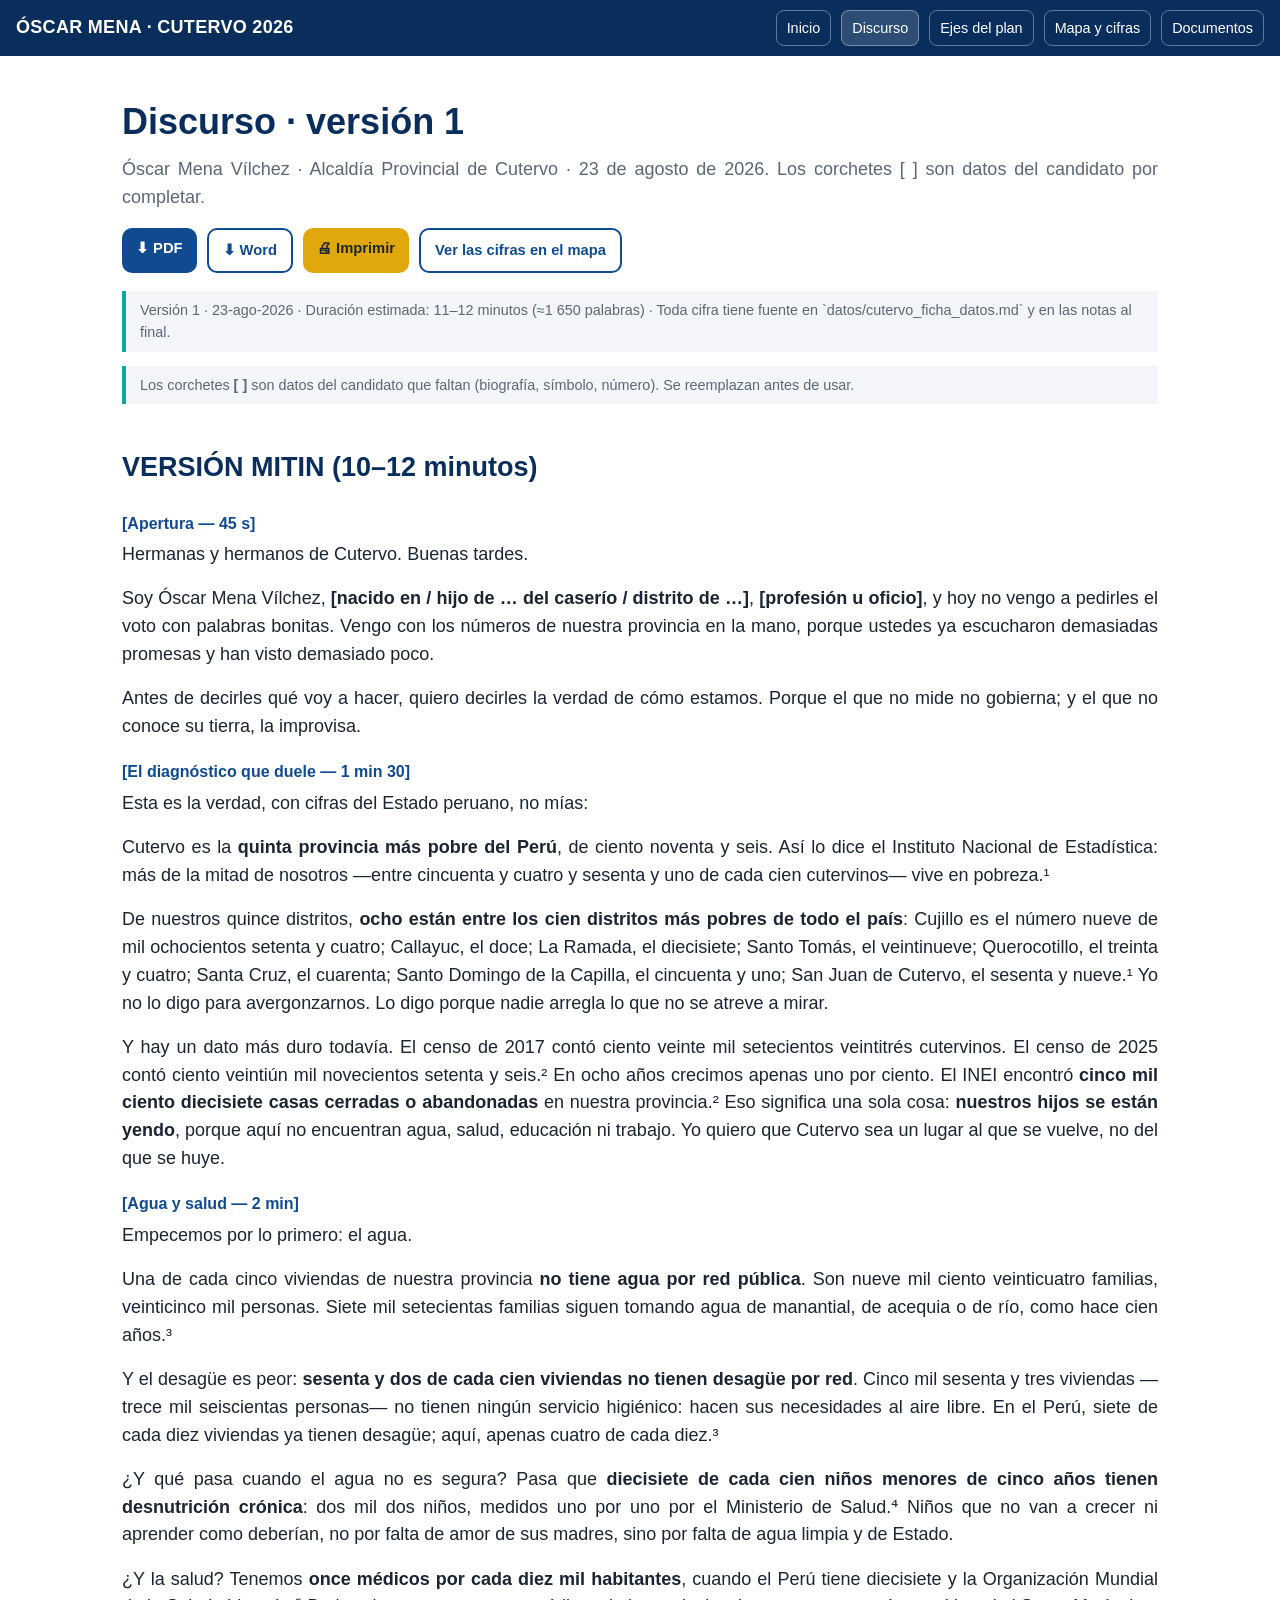
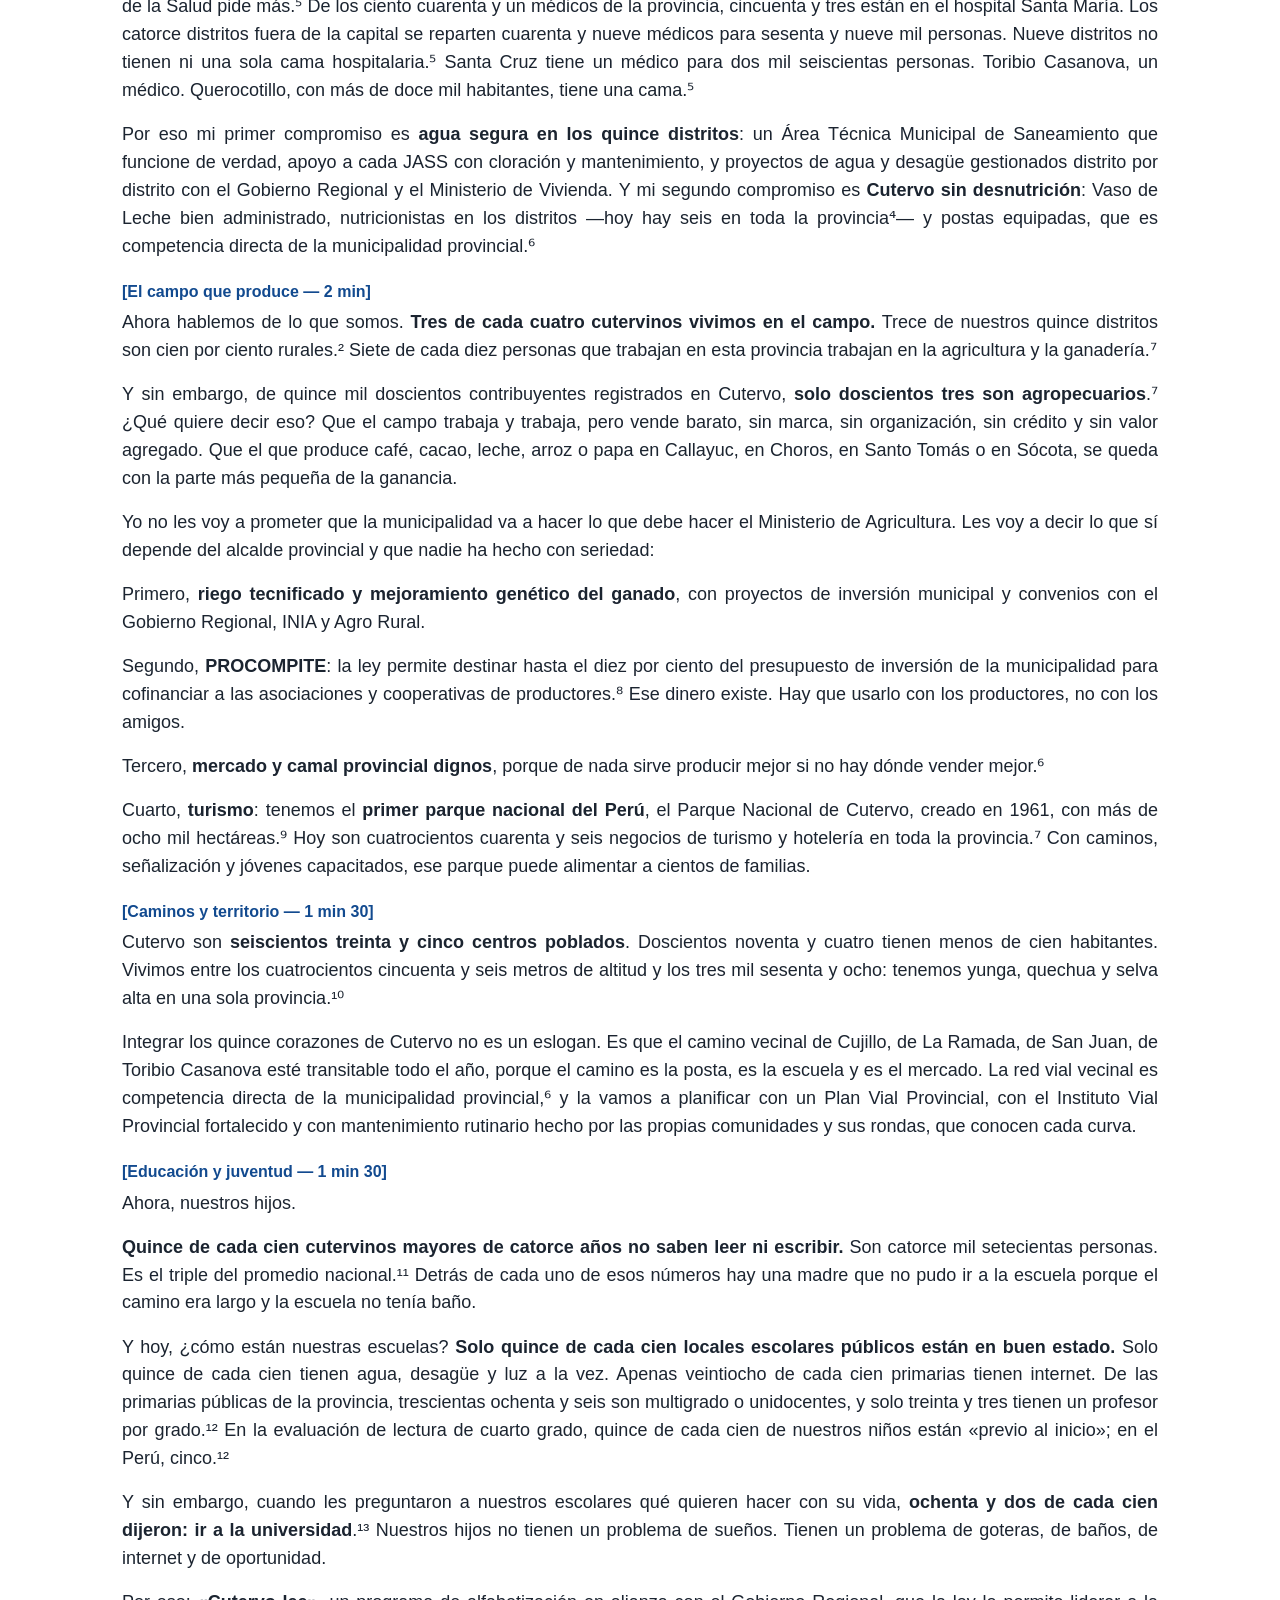
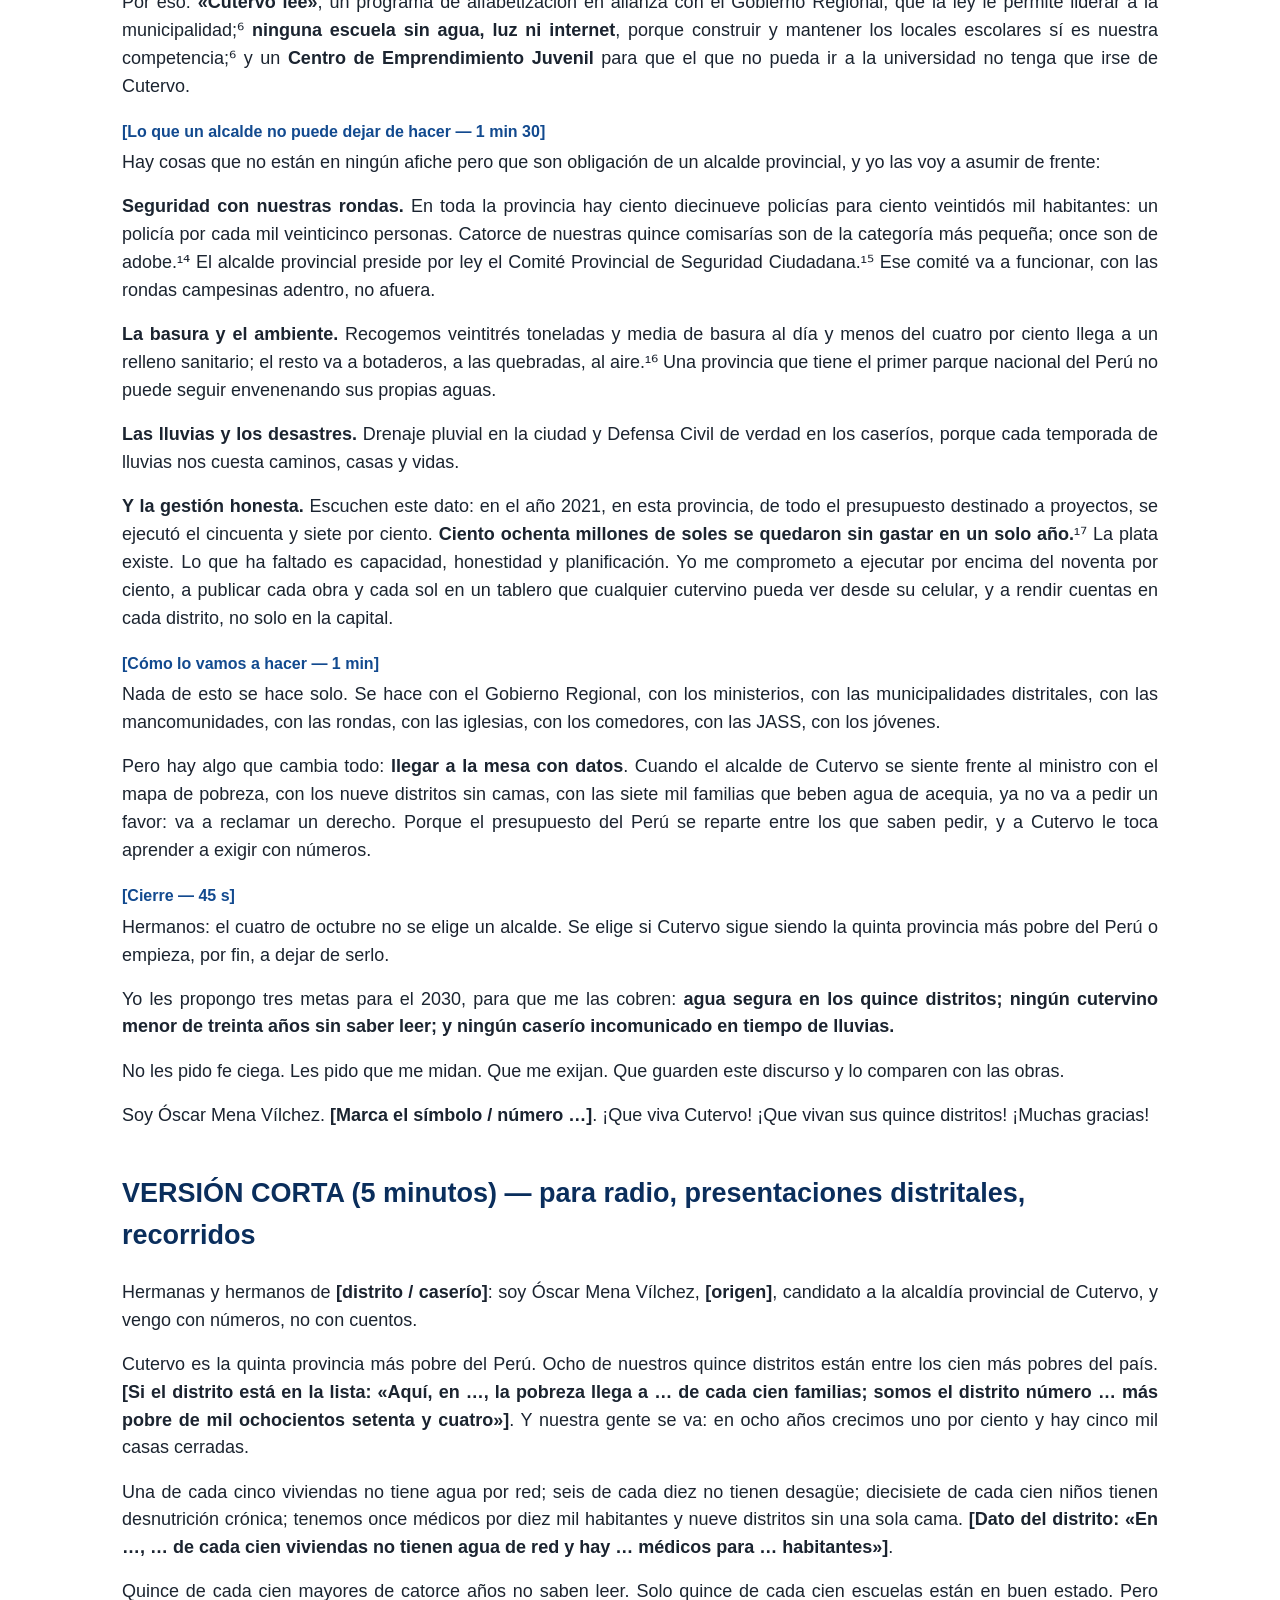
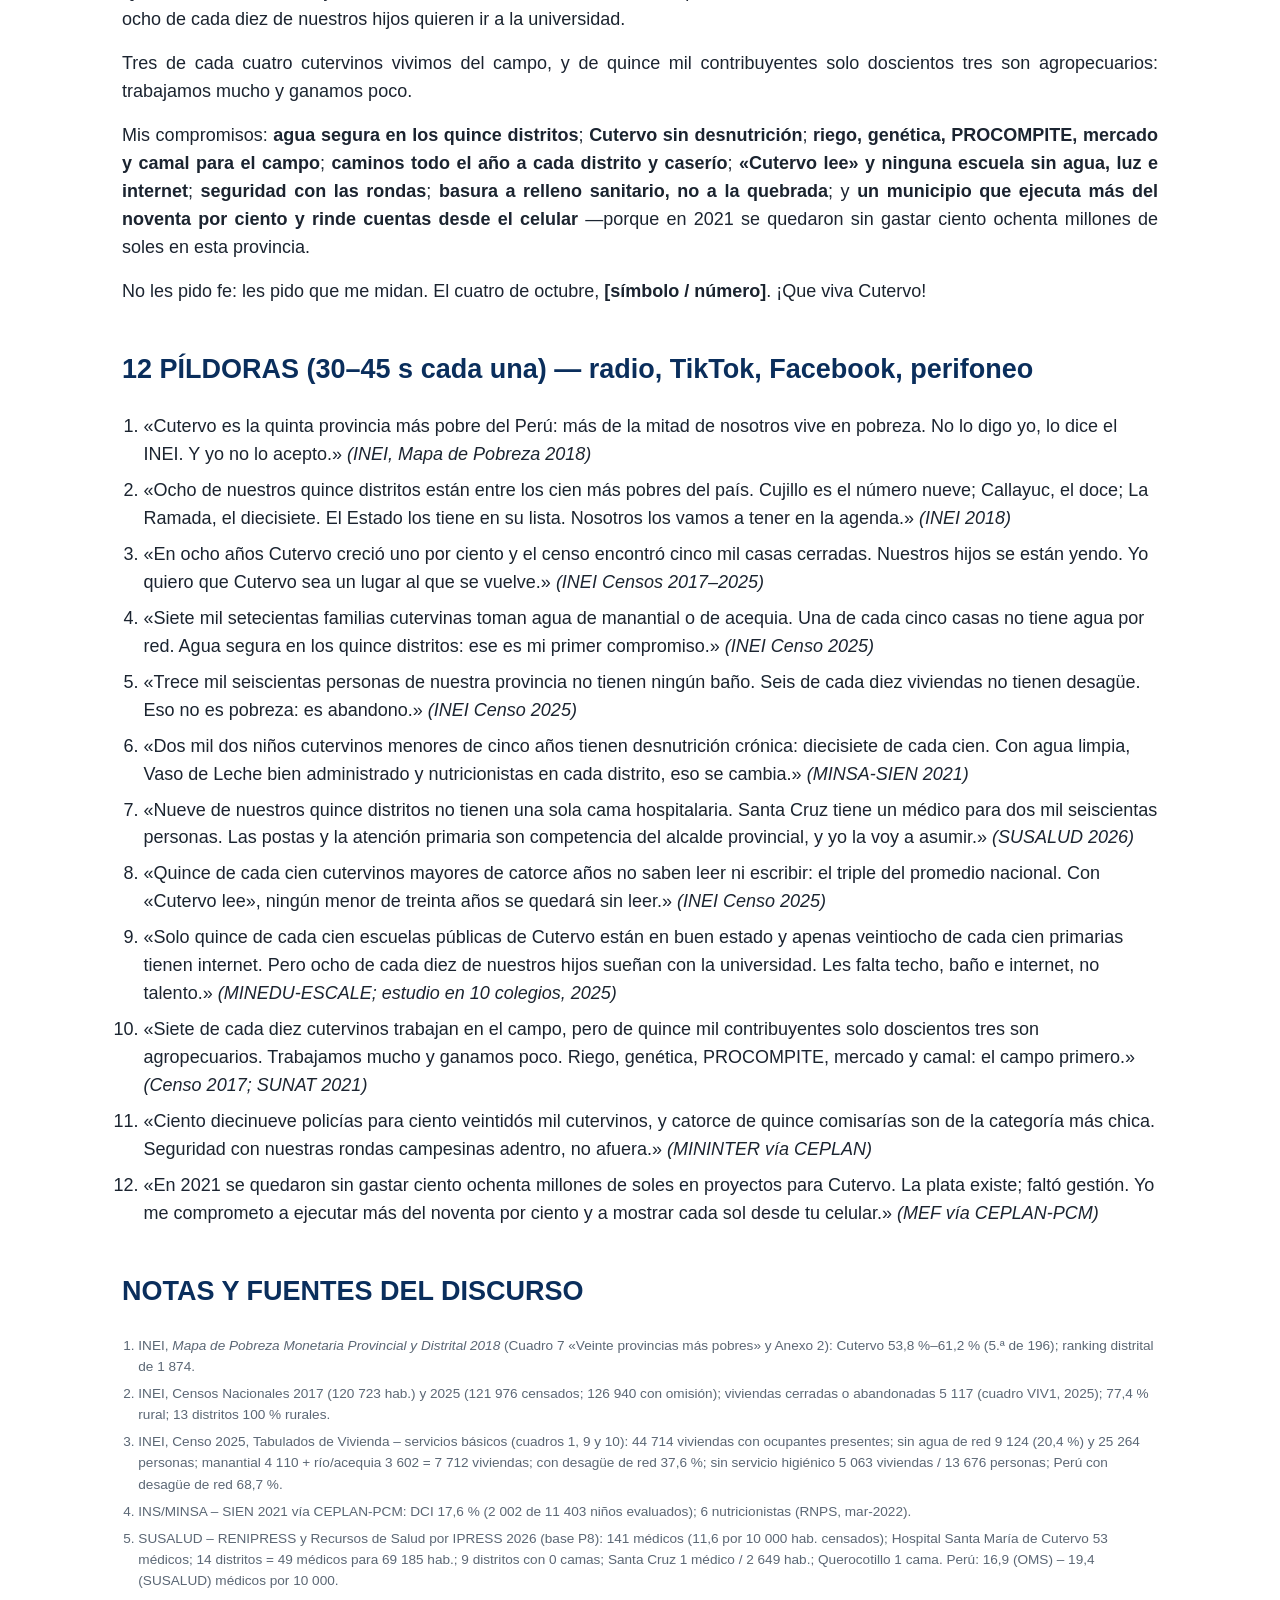
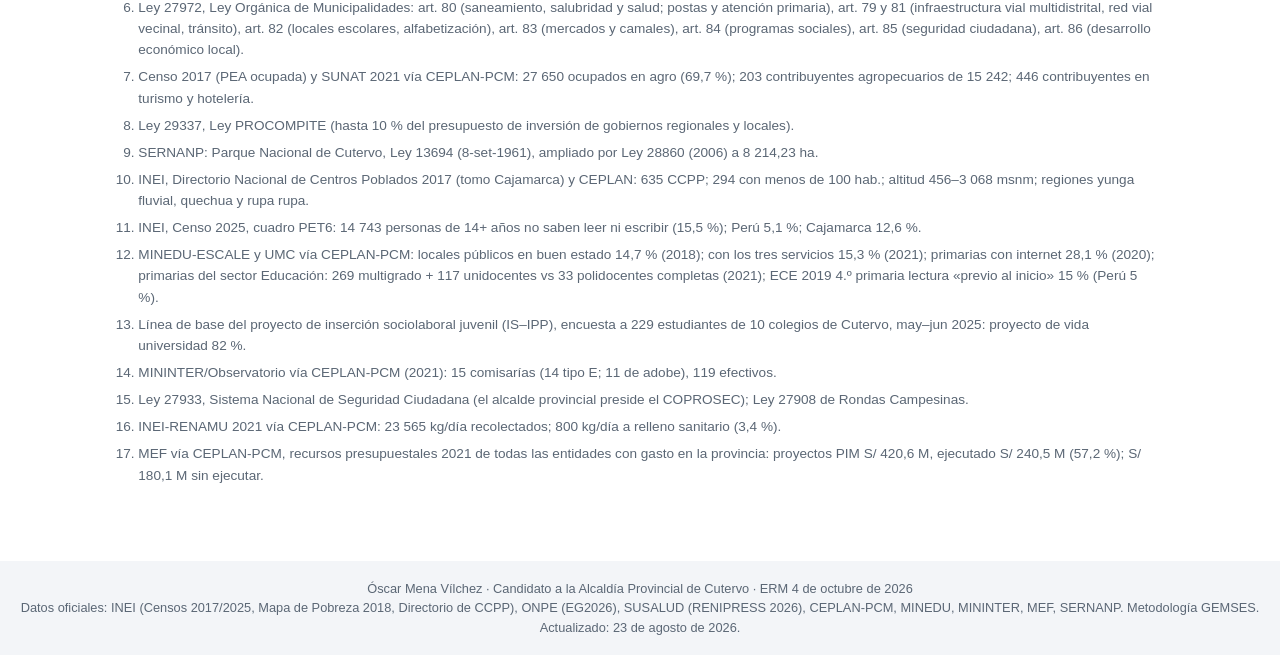
==== discurso.html @ 87666ab1 "Portal de campaña Óscar Mena · Cutervo 2026: discurso v1, ejes, mapa interactivo por distrito y loca" ====
<!DOCTYPE html><html lang="es"><head><meta charset="utf-8"><meta name="viewport" content="width=device-width, initial-scale=1">
<title>Discurso · Óscar Mena Vílchez · Cutervo 2026</title><meta name="description" content="Discurso del candidato con datos oficiales y fuentes."><link rel="stylesheet" href="assets/estilo.css">
<meta property="og:title" content="Discurso · Óscar Mena Vílchez · Cutervo 2026"><meta property="og:image" content="img/oscar_mena_portada.jpg"></head><body><nav class="nav"><a class="brand" href="index.html">ÓSCAR MENA · CUTERVO 2026</a><a class="l" href="index.html">Inicio</a><a class="l on" href="discurso.html">Discurso</a><a class="l" href="ejes.html">Ejes del plan</a><a class="l" href="mapa.html">Mapa y cifras</a><a class="l" href="documentos.html">Documentos</a></nav><div class="wrap doc"><h1 style="color:var(--azul);margin:6px 0">Discurso · versión 1</h1><p style="color:var(--muted)">Óscar Mena Vílchez · Alcaldía Provincial de Cutervo · 23 de agosto de 2026. Los corchetes [ ] son datos del candidato por completar.</p>
<div class="btns"><a class="btn" href="docs/Discurso_Oscar_Mena_Cutervo_v1.pdf">⬇ PDF</a><a class="btn o" href="docs/Discurso_Oscar_Mena_Cutervo_v1.docx">⬇ Word</a><a class="btn g" href="javascript:window.print()">🖨 Imprimir</a><a class="btn o" href="mapa.html">Ver las cifras en el mapa</a></div>
<blockquote>Versión 1 · 23-ago-2026 · Duración estimada: 11–12 minutos (≈1 650 palabras) · Toda cifra tiene fuente en `datos/cutervo_ficha_datos.md` y en las notas al final.</blockquote>
<blockquote>Los corchetes <b>[ ]</b> son datos del candidato que faltan (biografía, símbolo, número). Se reemplazan antes de usar.</blockquote>
<h2 id="versi-n-mitin-10-12-minutos-">VERSIÓN MITIN (10–12 minutos)</h2>
<h3><b>[Apertura — 45 s]</b></h3>
<p>Hermanas y hermanos de Cutervo. Buenas tardes.</p>
<p>Soy Óscar Mena Vílchez, <b>[nacido en / hijo de … del caserío / distrito de …]</b>, <b>[profesión u oficio]</b>, y hoy no vengo a pedirles el voto con palabras bonitas. Vengo con los números de nuestra provincia en la mano, porque ustedes ya escucharon demasiadas promesas y han visto demasiado poco.</p>
<p>Antes de decirles qué voy a hacer, quiero decirles la verdad de cómo estamos. Porque el que no mide no gobierna; y el que no conoce su tierra, la improvisa.</p>
<h3><b>[El diagnóstico que duele — 1 min 30]</b></h3>
<p>Esta es la verdad, con cifras del Estado peruano, no mías:</p>
<p>Cutervo es la <b>quinta provincia más pobre del Perú</b>, de ciento noventa y seis. Así lo dice el Instituto Nacional de Estadística: más de la mitad de nosotros —entre cincuenta y cuatro y sesenta y uno de cada cien cutervinos— vive en pobreza.¹</p>
<p>De nuestros quince distritos, <b>ocho están entre los cien distritos más pobres de todo el país</b>: Cujillo es el número nueve de mil ochocientos setenta y cuatro; Callayuc, el doce; La Ramada, el diecisiete; Santo Tomás, el veintinueve; Querocotillo, el treinta y cuatro; Santa Cruz, el cuarenta; Santo Domingo de la Capilla, el cincuenta y uno; San Juan de Cutervo, el sesenta y nueve.¹ Yo no lo digo para avergonzarnos. Lo digo porque nadie arregla lo que no se atreve a mirar.</p>
<p>Y hay un dato más duro todavía. El censo de 2017 contó ciento veinte mil setecientos veintitrés cutervinos. El censo de 2025 contó ciento veintiún mil novecientos setenta y seis.² En ocho años crecimos apenas uno por ciento. El INEI encontró <b>cinco mil ciento diecisiete casas cerradas o abandonadas</b> en nuestra provincia.² Eso significa una sola cosa: <b>nuestros hijos se están yendo</b>, porque aquí no encuentran agua, salud, educación ni trabajo. Yo quiero que Cutervo sea un lugar al que se vuelve, no del que se huye.</p>
<h3><b>[Agua y salud — 2 min]</b></h3>
<p>Empecemos por lo primero: el agua.</p>
<p>Una de cada cinco viviendas de nuestra provincia <b>no tiene agua por red pública</b>. Son nueve mil ciento veinticuatro familias, veinticinco mil personas. Siete mil setecientas familias siguen tomando agua de manantial, de acequia o de río, como hace cien años.³</p>
<p>Y el desagüe es peor: <b>sesenta y dos de cada cien viviendas no tienen desagüe por red</b>. Cinco mil sesenta y tres viviendas —trece mil seiscientas personas— no tienen ningún servicio higiénico: hacen sus necesidades al aire libre. En el Perú, siete de cada diez viviendas ya tienen desagüe; aquí, apenas cuatro de cada diez.³</p>
<p>¿Y qué pasa cuando el agua no es segura? Pasa que <b>diecisiete de cada cien niños menores de cinco años tienen desnutrición crónica</b>: dos mil dos niños, medidos uno por uno por el Ministerio de Salud.⁴ Niños que no van a crecer ni aprender como deberían, no por falta de amor de sus madres, sino por falta de agua limpia y de Estado.</p>
<p>¿Y la salud? Tenemos <b>once médicos por cada diez mil habitantes</b>, cuando el Perú tiene diecisiete y la Organización Mundial de la Salud pide más.⁵ De los ciento cuarenta y un médicos de la provincia, cincuenta y tres están en el hospital Santa María. Los catorce distritos fuera de la capital se reparten cuarenta y nueve médicos para sesenta y nueve mil personas. Nueve distritos no tienen ni una sola cama hospitalaria.⁵ Santa Cruz tiene un médico para dos mil seiscientas personas. Toribio Casanova, un médico. Querocotillo, con más de doce mil habitantes, tiene una cama.⁵</p>
<p>Por eso mi primer compromiso es <b>agua segura en los quince distritos</b>: un Área Técnica Municipal de Saneamiento que funcione de verdad, apoyo a cada JASS con cloración y mantenimiento, y proyectos de agua y desagüe gestionados distrito por distrito con el Gobierno Regional y el Ministerio de Vivienda. Y mi segundo compromiso es <b>Cutervo sin desnutrición</b>: Vaso de Leche bien administrado, nutricionistas en los distritos —hoy hay seis en toda la provincia⁴— y postas equipadas, que es competencia directa de la municipalidad provincial.⁶</p>
<h3><b>[El campo que produce — 2 min]</b></h3>
<p>Ahora hablemos de lo que somos. <b>Tres de cada cuatro cutervinos vivimos en el campo.</b> Trece de nuestros quince distritos son cien por ciento rurales.² Siete de cada diez personas que trabajan en esta provincia trabajan en la agricultura y la ganadería.⁷</p>
<p>Y sin embargo, de quince mil doscientos contribuyentes registrados en Cutervo, <b>solo doscientos tres son agropecuarios</b>.⁷ ¿Qué quiere decir eso? Que el campo trabaja y trabaja, pero vende barato, sin marca, sin organización, sin crédito y sin valor agregado. Que el que produce café, cacao, leche, arroz o papa en Callayuc, en Choros, en Santo Tomás o en Sócota, se queda con la parte más pequeña de la ganancia.</p>
<p>Yo no les voy a prometer que la municipalidad va a hacer lo que debe hacer el Ministerio de Agricultura. Les voy a decir lo que sí depende del alcalde provincial y que nadie ha hecho con seriedad:</p>
<p>Primero, <b>riego tecnificado y mejoramiento genético del ganado</b>, con proyectos de inversión municipal y convenios con el Gobierno Regional, INIA y Agro Rural.</p>
<p>Segundo, <b>PROCOMPITE</b>: la ley permite destinar hasta el diez por ciento del presupuesto de inversión de la municipalidad para cofinanciar a las asociaciones y cooperativas de productores.⁸ Ese dinero existe. Hay que usarlo con los productores, no con los amigos.</p>
<p>Tercero, <b>mercado y camal provincial dignos</b>, porque de nada sirve producir mejor si no hay dónde vender mejor.⁶</p>
<p>Cuarto, <b>turismo</b>: tenemos el <b>primer parque nacional del Perú</b>, el Parque Nacional de Cutervo, creado en 1961, con más de ocho mil hectáreas.⁹ Hoy son cuatrocientos cuarenta y seis negocios de turismo y hotelería en toda la provincia.⁷ Con caminos, señalización y jóvenes capacitados, ese parque puede alimentar a cientos de familias.</p>
<h3><b>[Caminos y territorio — 1 min 30]</b></h3>
<p>Cutervo son <b>seiscientos treinta y cinco centros poblados</b>. Doscientos noventa y cuatro tienen menos de cien habitantes. Vivimos entre los cuatrocientos cincuenta y seis metros de altitud y los tres mil sesenta y ocho: tenemos yunga, quechua y selva alta en una sola provincia.¹⁰</p>
<p>Integrar los quince corazones de Cutervo no es un eslogan. Es que el camino vecinal de Cujillo, de La Ramada, de San Juan, de Toribio Casanova esté transitable todo el año, porque el camino es la posta, es la escuela y es el mercado. La red vial vecinal es competencia directa de la municipalidad provincial,⁶ y la vamos a planificar con un Plan Vial Provincial, con el Instituto Vial Provincial fortalecido y con mantenimiento rutinario hecho por las propias comunidades y sus rondas, que conocen cada curva.</p>
<h3><b>[Educación y juventud — 1 min 30]</b></h3>
<p>Ahora, nuestros hijos.</p>
<p><b>Quince de cada cien cutervinos mayores de catorce años no saben leer ni escribir.</b> Son catorce mil setecientas personas. Es el triple del promedio nacional.¹¹ Detrás de cada uno de esos números hay una madre que no pudo ir a la escuela porque el camino era largo y la escuela no tenía baño.</p>
<p>Y hoy, ¿cómo están nuestras escuelas? <b>Solo quince de cada cien locales escolares públicos están en buen estado.</b> Solo quince de cada cien tienen agua, desagüe y luz a la vez. Apenas veintiocho de cada cien primarias tienen internet. De las primarias públicas de la provincia, trescientas ochenta y seis son multigrado o unidocentes, y solo treinta y tres tienen un profesor por grado.¹² En la evaluación de lectura de cuarto grado, quince de cada cien de nuestros niños están «previo al inicio»; en el Perú, cinco.¹²</p>
<p>Y sin embargo, cuando les preguntaron a nuestros escolares qué quieren hacer con su vida, <b>ochenta y dos de cada cien dijeron: ir a la universidad</b>.¹³ Nuestros hijos no tienen un problema de sueños. Tienen un problema de goteras, de baños, de internet y de oportunidad.</p>
<p>Por eso: <b>«Cutervo lee»</b>, un programa de alfabetización en alianza con el Gobierno Regional, que la ley le permite liderar a la municipalidad;⁶ <b>ninguna escuela sin agua, luz ni internet</b>, porque construir y mantener los locales escolares sí es nuestra competencia;⁶ y un <b>Centro de Emprendimiento Juvenil</b> para que el que no pueda ir a la universidad no tenga que irse de Cutervo.</p>
<h3><b>[Lo que un alcalde no puede dejar de hacer — 1 min 30]</b></h3>
<p>Hay cosas que no están en ningún afiche pero que son obligación de un alcalde provincial, y yo las voy a asumir de frente:</p>
<p><b>Seguridad con nuestras rondas.</b> En toda la provincia hay ciento diecinueve policías para ciento veintidós mil habitantes: un policía por cada mil veinticinco personas. Catorce de nuestras quince comisarías son de la categoría más pequeña; once son de adobe.¹⁴ El alcalde provincial preside por ley el Comité Provincial de Seguridad Ciudadana.¹⁵ Ese comité va a funcionar, con las rondas campesinas adentro, no afuera.</p>
<p><b>La basura y el ambiente.</b> Recogemos veintitrés toneladas y media de basura al día y menos del cuatro por ciento llega a un relleno sanitario; el resto va a botaderos, a las quebradas, al aire.¹⁶ Una provincia que tiene el primer parque nacional del Perú no puede seguir envenenando sus propias aguas.</p>
<p><b>Las lluvias y los desastres.</b> Drenaje pluvial en la ciudad y Defensa Civil de verdad en los caseríos, porque cada temporada de lluvias nos cuesta caminos, casas y vidas.</p>
<p><b>Y la gestión honesta.</b> Escuchen este dato: en el año 2021, en esta provincia, de todo el presupuesto destinado a proyectos, se ejecutó el cincuenta y siete por ciento. <b>Ciento ochenta millones de soles se quedaron sin gastar en un solo año.</b>¹⁷ La plata existe. Lo que ha faltado es capacidad, honestidad y planificación. Yo me comprometo a ejecutar por encima del noventa por ciento, a publicar cada obra y cada sol en un tablero que cualquier cutervino pueda ver desde su celular, y a rendir cuentas en cada distrito, no solo en la capital.</p>
<h3><b>[Cómo lo vamos a hacer — 1 min]</b></h3>
<p>Nada de esto se hace solo. Se hace con el Gobierno Regional, con los ministerios, con las municipalidades distritales, con las mancomunidades, con las rondas, con las iglesias, con los comedores, con las JASS, con los jóvenes.</p>
<p>Pero hay algo que cambia todo: <b>llegar a la mesa con datos</b>. Cuando el alcalde de Cutervo se siente frente al ministro con el mapa de pobreza, con los nueve distritos sin camas, con las siete mil familias que beben agua de acequia, ya no va a pedir un favor: va a reclamar un derecho. Porque el presupuesto del Perú se reparte entre los que saben pedir, y a Cutervo le toca aprender a exigir con números.</p>
<h3><b>[Cierre — 45 s]</b></h3>
<p>Hermanos: el cuatro de octubre no se elige un alcalde. Se elige si Cutervo sigue siendo la quinta provincia más pobre del Perú o empieza, por fin, a dejar de serlo.</p>
<p>Yo les propongo tres metas para el 2030, para que me las cobren: <b>agua segura en los quince distritos; ningún cutervino menor de treinta años sin saber leer; y ningún caserío incomunicado en tiempo de lluvias.</b></p>
<p>No les pido fe ciega. Les pido que me midan. Que me exijan. Que guarden este discurso y lo comparen con las obras.</p>
<p>Soy Óscar Mena Vílchez. <b>[Marca el símbolo / número …]</b>. ¡Que viva Cutervo! ¡Que vivan sus quince distritos! ¡Muchas gracias!</p>
<h2 id="versi-n-corta-5-minutos-para-r">VERSIÓN CORTA (5 minutos) — para radio, presentaciones distritales, recorridos</h2>
<p>Hermanas y hermanos de <b>[distrito / caserío]</b>: soy Óscar Mena Vílchez, <b>[origen]</b>, candidato a la alcaldía provincial de Cutervo, y vengo con números, no con cuentos.</p>
<p>Cutervo es la quinta provincia más pobre del Perú. Ocho de nuestros quince distritos están entre los cien más pobres del país. <b>[Si el distrito está en la lista: «Aquí, en …, la pobreza llega a … de cada cien familias; somos el distrito número … más pobre de mil ochocientos setenta y cuatro»]</b>. Y nuestra gente se va: en ocho años crecimos uno por ciento y hay cinco mil casas cerradas.</p>
<p>Una de cada cinco viviendas no tiene agua por red; seis de cada diez no tienen desagüe; diecisiete de cada cien niños tienen desnutrición crónica; tenemos once médicos por diez mil habitantes y nueve distritos sin una sola cama. <b>[Dato del distrito: «En …, … de cada cien viviendas no tienen agua de red y hay … médicos para … habitantes»]</b>.</p>
<p>Quince de cada cien mayores de catorce años no saben leer. Solo quince de cada cien escuelas están en buen estado. Pero ocho de cada diez de nuestros hijos quieren ir a la universidad.</p>
<p>Tres de cada cuatro cutervinos vivimos del campo, y de quince mil contribuyentes solo doscientos tres son agropecuarios: trabajamos mucho y ganamos poco.</p>
<p>Mis compromisos: <b>agua segura en los quince distritos</b>; <b>Cutervo sin desnutrición</b>; <b>riego, genética, PROCOMPITE, mercado y camal para el campo</b>; <b>caminos todo el año a cada distrito y caserío</b>; <b>«Cutervo lee» y ninguna escuela sin agua, luz e internet</b>; <b>seguridad con las rondas</b>; <b>basura a relleno sanitario, no a la quebrada</b>; y <b>un municipio que ejecuta más del noventa por ciento y rinde cuentas desde el celular</b> —porque en 2021 se quedaron sin gastar ciento ochenta millones de soles en esta provincia.</p>
<p>No les pido fe: les pido que me midan. El cuatro de octubre, <b>[símbolo / número]</b>. ¡Que viva Cutervo!</p>
<h2 id="12-p-ldoras-30-45-s-cada-una-r">12 PÍLDORAS (30–45 s cada una) — radio, TikTok, Facebook, perifoneo</h2>
<ol>
<li>«Cutervo es la quinta provincia más pobre del Perú: más de la mitad de nosotros vive en pobreza. No lo digo yo, lo dice el INEI. Y yo no lo acepto.» <i>(INEI, Mapa de Pobreza 2018)</i></li>
<li>«Ocho de nuestros quince distritos están entre los cien más pobres del país. Cujillo es el número nueve; Callayuc, el doce; La Ramada, el diecisiete. El Estado los tiene en su lista. Nosotros los vamos a tener en la agenda.» <i>(INEI 2018)</i></li>
<li>«En ocho años Cutervo creció uno por ciento y el censo encontró cinco mil casas cerradas. Nuestros hijos se están yendo. Yo quiero que Cutervo sea un lugar al que se vuelve.» <i>(INEI Censos 2017–2025)</i></li>
<li>«Siete mil setecientas familias cutervinas toman agua de manantial o de acequia. Una de cada cinco casas no tiene agua por red. Agua segura en los quince distritos: ese es mi primer compromiso.» <i>(INEI Censo 2025)</i></li>
<li>«Trece mil seiscientas personas de nuestra provincia no tienen ningún baño. Seis de cada diez viviendas no tienen desagüe. Eso no es pobreza: es abandono.» <i>(INEI Censo 2025)</i></li>
<li>«Dos mil dos niños cutervinos menores de cinco años tienen desnutrición crónica: diecisiete de cada cien. Con agua limpia, Vaso de Leche bien administrado y nutricionistas en cada distrito, eso se cambia.» <i>(MINSA-SIEN 2021)</i></li>
<li>«Nueve de nuestros quince distritos no tienen una sola cama hospitalaria. Santa Cruz tiene un médico para dos mil seiscientas personas. Las postas y la atención primaria son competencia del alcalde provincial, y yo la voy a asumir.» <i>(SUSALUD 2026)</i></li>
<li>«Quince de cada cien cutervinos mayores de catorce años no saben leer ni escribir: el triple del promedio nacional. Con «Cutervo lee», ningún menor de treinta años se quedará sin leer.» <i>(INEI Censo 2025)</i></li>
<li>«Solo quince de cada cien escuelas públicas de Cutervo están en buen estado y apenas veintiocho de cada cien primarias tienen internet. Pero ocho de cada diez de nuestros hijos sueñan con la universidad. Les falta techo, baño e internet, no talento.» <i>(MINEDU-ESCALE; estudio en 10 colegios, 2025)</i></li>
<li>«Siete de cada diez cutervinos trabajan en el campo, pero de quince mil contribuyentes solo doscientos tres son agropecuarios. Trabajamos mucho y ganamos poco. Riego, genética, PROCOMPITE, mercado y camal: el campo primero.» <i>(Censo 2017; SUNAT 2021)</i></li>
<li>«Ciento diecinueve policías para ciento veintidós mil cutervinos, y catorce de quince comisarías son de la categoría más chica. Seguridad con nuestras rondas campesinas adentro, no afuera.» <i>(MININTER vía CEPLAN)</i></li>
<li>«En 2021 se quedaron sin gastar ciento ochenta millones de soles en proyectos para Cutervo. La plata existe; faltó gestión. Yo me comprometo a ejecutar más del noventa por ciento y a mostrar cada sol desde tu celular.» <i>(MEF vía CEPLAN-PCM)</i></li>
</ol>
<h2 id="notas-y-fuentes-del-discurso">NOTAS Y FUENTES DEL DISCURSO</h2>
<ol class="notes">
<li>INEI, <i>Mapa de Pobreza Monetaria Provincial y Distrital 2018</i> (Cuadro 7 «Veinte provincias más pobres» y Anexo 2): Cutervo 53,8 %–61,2 % (5.ª de 196); ranking distrital de 1 874.</li>
<li>INEI, Censos Nacionales 2017 (120 723 hab.) y 2025 (121 976 censados; 126 940 con omisión); viviendas cerradas o abandonadas 5 117 (cuadro VIV1, 2025); 77,4 % rural; 13 distritos 100 % rurales.</li>
<li>INEI, Censo 2025, Tabulados de Vivienda – servicios básicos (cuadros 1, 9 y 10): 44 714 viviendas con ocupantes presentes; sin agua de red 9 124 (20,4 %) y 25 264 personas; manantial 4 110 + río/acequia 3 602 = 7 712 viviendas; con desagüe de red 37,6 %; sin servicio higiénico 5 063 viviendas / 13 676 personas; Perú con desagüe de red 68,7 %.</li>
<li>INS/MINSA – SIEN 2021 vía CEPLAN-PCM: DCI 17,6 % (2 002 de 11 403 niños evaluados); 6 nutricionistas (RNPS, mar-2022).</li>
<li>SUSALUD – RENIPRESS y Recursos de Salud por IPRESS 2026 (base P8): 141 médicos (11,6 por 10 000 hab. censados); Hospital Santa María de Cutervo 53 médicos; 14 distritos = 49 médicos para 69 185 hab.; 9 distritos con 0 camas; Santa Cruz 1 médico / 2 649 hab.; Querocotillo 1 cama. Perú: 16,9 (OMS) – 19,4 (SUSALUD) médicos por 10 000.</li>
<li>Ley 27972, Ley Orgánica de Municipalidades: art. 80 (saneamiento, salubridad y salud; postas y atención primaria), art. 79 y 81 (infraestructura vial multidistrital, red vial vecinal, tránsito), art. 82 (locales escolares, alfabetización), art. 83 (mercados y camales), art. 84 (programas sociales), art. 85 (seguridad ciudadana), art. 86 (desarrollo económico local).</li>
<li>Censo 2017 (PEA ocupada) y SUNAT 2021 vía CEPLAN-PCM: 27 650 ocupados en agro (69,7 %); 203 contribuyentes agropecuarios de 15 242; 446 contribuyentes en turismo y hotelería.</li>
<li>Ley 29337, Ley PROCOMPITE (hasta 10 % del presupuesto de inversión de gobiernos regionales y locales).</li>
<li>SERNANP: Parque Nacional de Cutervo, Ley 13694 (8-set-1961), ampliado por Ley 28860 (2006) a 8 214,23 ha.</li>
<li>INEI, Directorio Nacional de Centros Poblados 2017 (tomo Cajamarca) y CEPLAN: 635 CCPP; 294 con menos de 100 hab.; altitud 456–3 068 msnm; regiones yunga fluvial, quechua y rupa rupa.</li>
<li>INEI, Censo 2025, cuadro PET6: 14 743 personas de 14+ años no saben leer ni escribir (15,5 %); Perú 5,1 %; Cajamarca 12,6 %.</li>
<li>MINEDU-ESCALE y UMC vía CEPLAN-PCM: locales públicos en buen estado 14,7 % (2018); con los tres servicios 15,3 % (2021); primarias con internet 28,1 % (2020); primarias del sector Educación: 269 multigrado + 117 unidocentes vs 33 polidocentes completas (2021); ECE 2019 4.º primaria lectura «previo al inicio» 15 % (Perú 5 %).</li>
<li>Línea de base del proyecto de inserción sociolaboral juvenil (IS–IPP), encuesta a 229 estudiantes de 10 colegios de Cutervo, may–jun 2025: proyecto de vida universidad 82 %.</li>
<li>MININTER/Observatorio vía CEPLAN-PCM (2021): 15 comisarías (14 tipo E; 11 de adobe), 119 efectivos.</li>
<li>Ley 27933, Sistema Nacional de Seguridad Ciudadana (el alcalde provincial preside el COPROSEC); Ley 27908 de Rondas Campesinas.</li>
<li>INEI-RENAMU 2021 vía CEPLAN-PCM: 23 565 kg/día recolectados; 800 kg/día a relleno sanitario (3,4 %).</li>
<li>MEF vía CEPLAN-PCM, recursos presupuestales 2021 de todas las entidades con gasto en la provincia: proyectos PIM S/ 420,6 M, ejecutado S/ 240,5 M (57,2 %); S/ 180,1 M sin ejecutar.</li>
</ol></div>
<footer>Óscar Mena Vílchez · Candidato a la Alcaldía Provincial de Cutervo · ERM 4 de octubre de 2026<br>Datos oficiales: INEI (Censos 2017/2025, Mapa de Pobreza 2018, Directorio de CCPP), ONPE (EG2026), SUSALUD (RENIPRESS 2026), CEPLAN-PCM, MINEDU, MININTER, MEF, SERNANP. Metodología GEMSES. Actualizado: 23 de agosto de 2026.</footer></body></html>
---- assets/estilo.css ----
:root{--azul:#0a2e5c;--azul2:#124a8f;--teal:#12a5a5;--oro:#e0a80d;--rojo:#b3261e;--gris:#f3f5f8;--txt:#1b2430;--muted:#5b6775}
*{box-sizing:border-box}html{scroll-behavior:smooth}
body{margin:0;font-family:Segoe UI,Roboto,Helvetica,Arial,sans-serif;color:var(--txt);background:#fff;line-height:1.55;font-size:clamp(15px,1.05vw + 10px,18px)}
a{color:var(--azul2)}
.nav{position:sticky;top:0;z-index:20;background:var(--azul);color:#fff;display:flex;align-items:center;gap:10px;padding:10px 16px;flex-wrap:wrap}
.nav .brand{font-weight:800;letter-spacing:.3px;flex:1;min-width:160px;text-decoration:none;color:#fff}
.nav a.l{color:#fff;text-decoration:none;padding:6px 10px;border-radius:8px;font-size:.9rem;border:1px solid rgba(255,255,255,.35)}
.nav a.l.on,.nav a.l:hover{background:rgba(255,255,255,.15)}
.hero{position:relative;background:var(--azul);color:#fff;overflow:hidden}
.hero img{width:100%;max-height:70vh;object-fit:cover;object-position:top;display:block;opacity:.95}
.hero .ov{position:absolute;inset:auto 0 0 0;background:linear-gradient(180deg,rgba(10,46,92,0),rgba(10,46,92,.92) 45%);padding:clamp(18px,4vw,46px) clamp(16px,5vw,60px)}
.hero h1{margin:0;font-size:clamp(1.6rem,4.5vw,3rem);line-height:1.1}
.hero p{margin:6px 0 0;font-size:clamp(.95rem,1.8vw,1.25rem);opacity:.95}
.wrap{max-width:1100px;margin:0 auto;padding:clamp(14px,3vw,32px)}
.cards{display:grid;grid-template-columns:repeat(auto-fit,minmax(230px,1fr));gap:14px}
.card{background:#fff;border:1px solid #e3e9f1;border-radius:14px;padding:18px;box-shadow:0 2px 12px rgba(10,46,92,.07);text-decoration:none;color:var(--txt);display:block;transition:transform .15s}
.card:hover{transform:translateY(-2px)}
.card h3{margin:0 0 6px;color:var(--azul);font-size:1.1rem}
.card p{margin:0;color:var(--muted);font-size:.92rem}
.kpis{display:grid;grid-template-columns:repeat(auto-fit,minmax(150px,1fr));gap:10px;margin:18px 0}
.kpi{background:linear-gradient(180deg,#fff,#f3f6fa);border:1px solid #e3e9f1;border-radius:12px;padding:12px}
.kpi b{display:block;font-size:clamp(1.3rem,3vw,1.9rem);color:var(--azul);line-height:1.1}
.kpi small{color:var(--muted);font-size:.82rem}
h2.sec{color:var(--azul);font-size:clamp(1.3rem,2.6vw,1.9rem);margin:26px 0 10px;border-left:6px solid var(--oro);padding-left:12px}
.doc p{text-align:justify;margin:0 0 .9em}
.doc h2{color:var(--azul);margin-top:1.6em}
.doc h3{color:var(--azul2);font-size:1rem;margin:1.2em 0 .3em}
.doc blockquote{margin:0 0 1em;padding:8px 14px;border-left:4px solid var(--teal);background:var(--gris);color:var(--muted);font-size:.9rem}
.doc ol{padding-left:1.2em}.doc ol li{margin-bottom:.45em}
.doc .notes{font-size:.85rem;color:var(--muted)}
.btns{display:flex;gap:10px;flex-wrap:wrap;margin:10px 0 18px}
.btn{display:inline-block;background:var(--azul2);color:#fff;text-decoration:none;padding:9px 14px;border-radius:10px;font-weight:600;font-size:.92rem}
.btn.o{background:#fff;color:var(--azul2);border:2px solid var(--azul2)}
.btn.g{background:var(--oro);color:#1b2430}
footer{background:var(--gris);color:var(--muted);font-size:.8rem;padding:18px;text-align:center;margin-top:30px;line-height:1.5}
table.t{width:100%;border-collapse:collapse;font-size:.88rem}
table.t th,table.t td{padding:7px 8px;border-bottom:1px solid #e6eaf0;text-align:left;vertical-align:top}
table.t th{background:#f0f4f9;color:var(--azul)}
.tablewrap{overflow-x:auto;-webkit-overflow-scrolling:touch}
/* ejes */
.eje{scroll-margin-top:70px;border-radius:16px;padding:clamp(16px,3vw,30px);margin:14px 0;color:#fff;background:linear-gradient(135deg,var(--azul),var(--azul2));box-shadow:0 6px 22px rgba(10,46,92,.18)}
.eje.alt{background:linear-gradient(135deg,#0b6b6b,var(--teal))}
.eje.nuevo{background:linear-gradient(135deg,#6b4a00,var(--oro));color:#1b2430}
.eje .n{font-size:.85rem;opacity:.85;letter-spacing:2px;text-transform:uppercase}
.eje h2{margin:4px 0 10px;font-size:clamp(1.25rem,3vw,1.9rem);line-height:1.15}
.eje .grid{display:grid;grid-template-columns:repeat(auto-fit,minmax(240px,1fr));gap:12px}
.eje .box{background:rgba(255,255,255,.14);border-radius:12px;padding:12px}
.eje.nuevo .box{background:rgba(255,255,255,.55)}
.eje .box b{display:block;font-size:.8rem;text-transform:uppercase;letter-spacing:1px;opacity:.85;margin-bottom:4px}
.eje .dato{font-size:clamp(1.1rem,2.4vw,1.5rem);font-weight:800;line-height:1.2}
.eje small{opacity:.85}
.toc{display:flex;gap:6px;flex-wrap:wrap;margin:8px 0 16px}
.toc a{font-size:.82rem;text-decoration:none;background:var(--gris);color:var(--azul);padding:5px 9px;border-radius:999px;border:1px solid #e3e9f1}
@media print{.nav,.btns{display:none}.eje{box-shadow:none;page-break-inside:avoid;-webkit-print-color-adjust:exact;print-color-adjust:exact}}
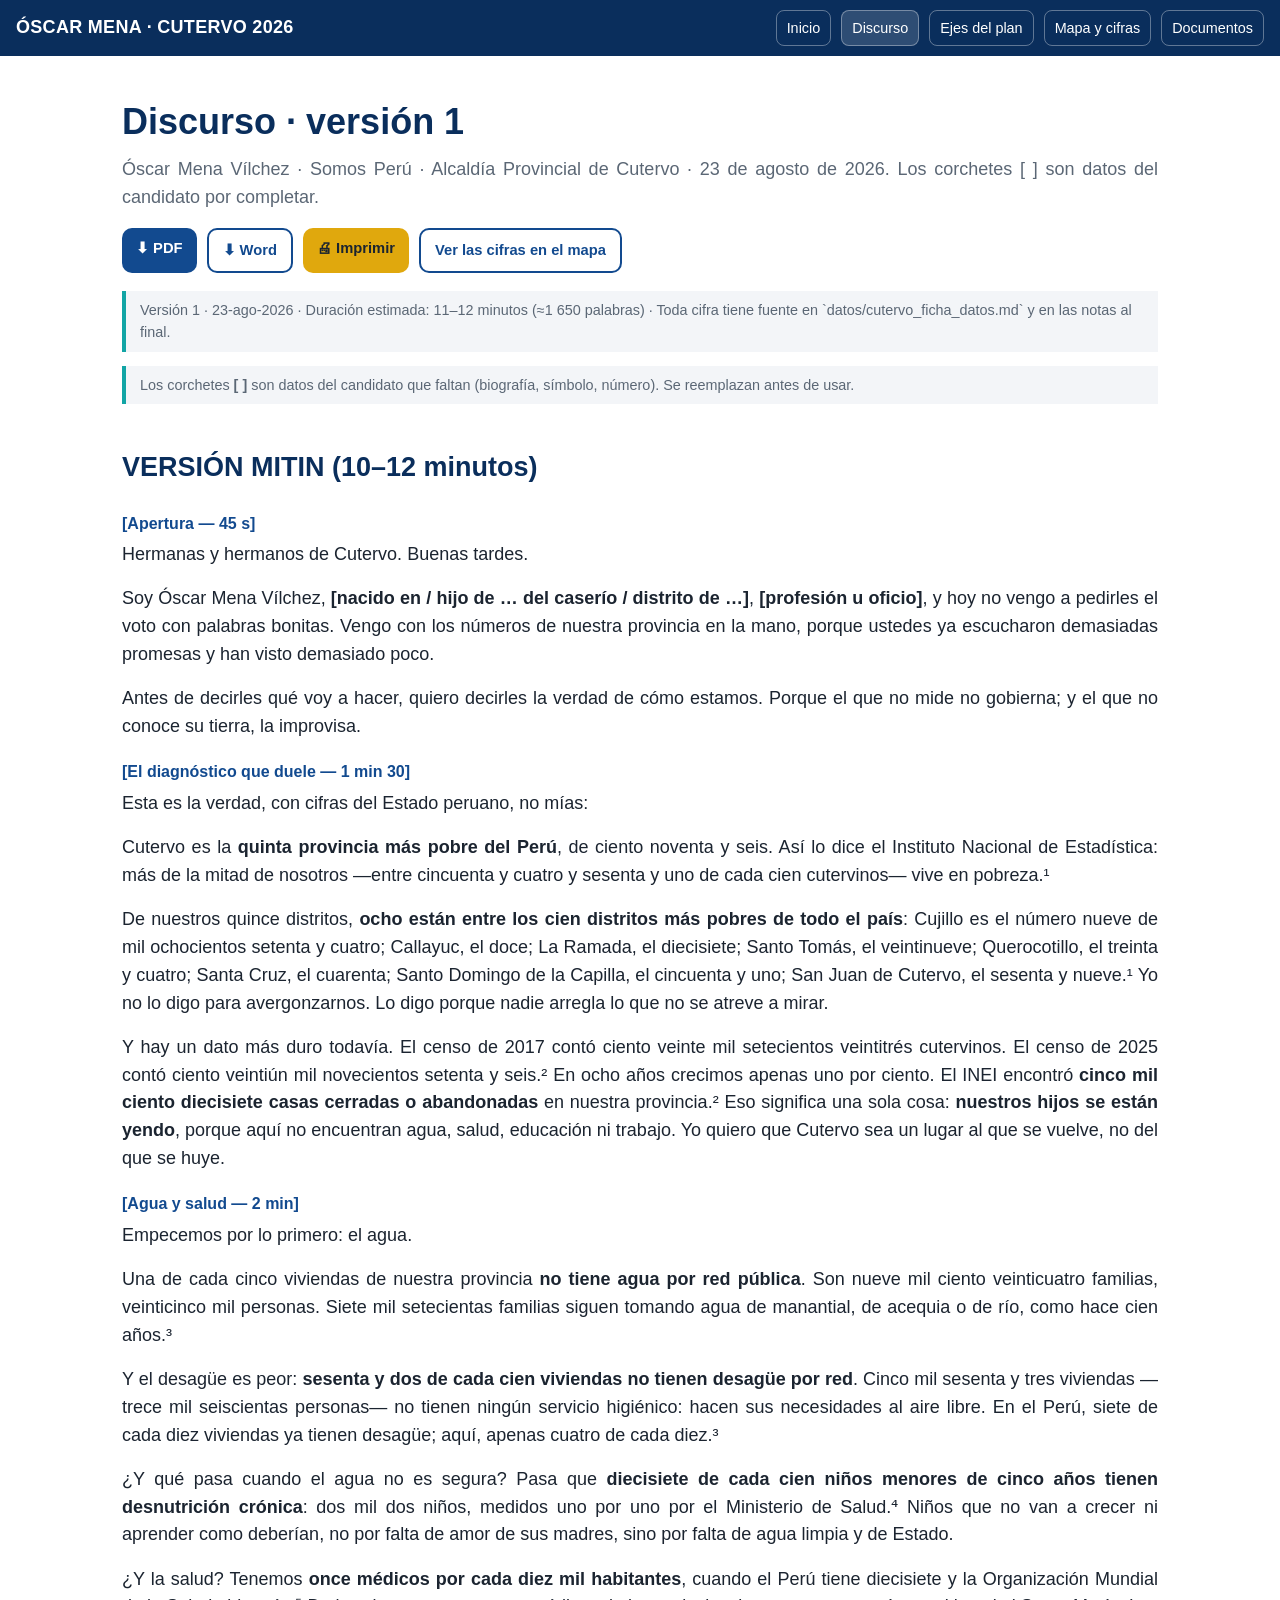
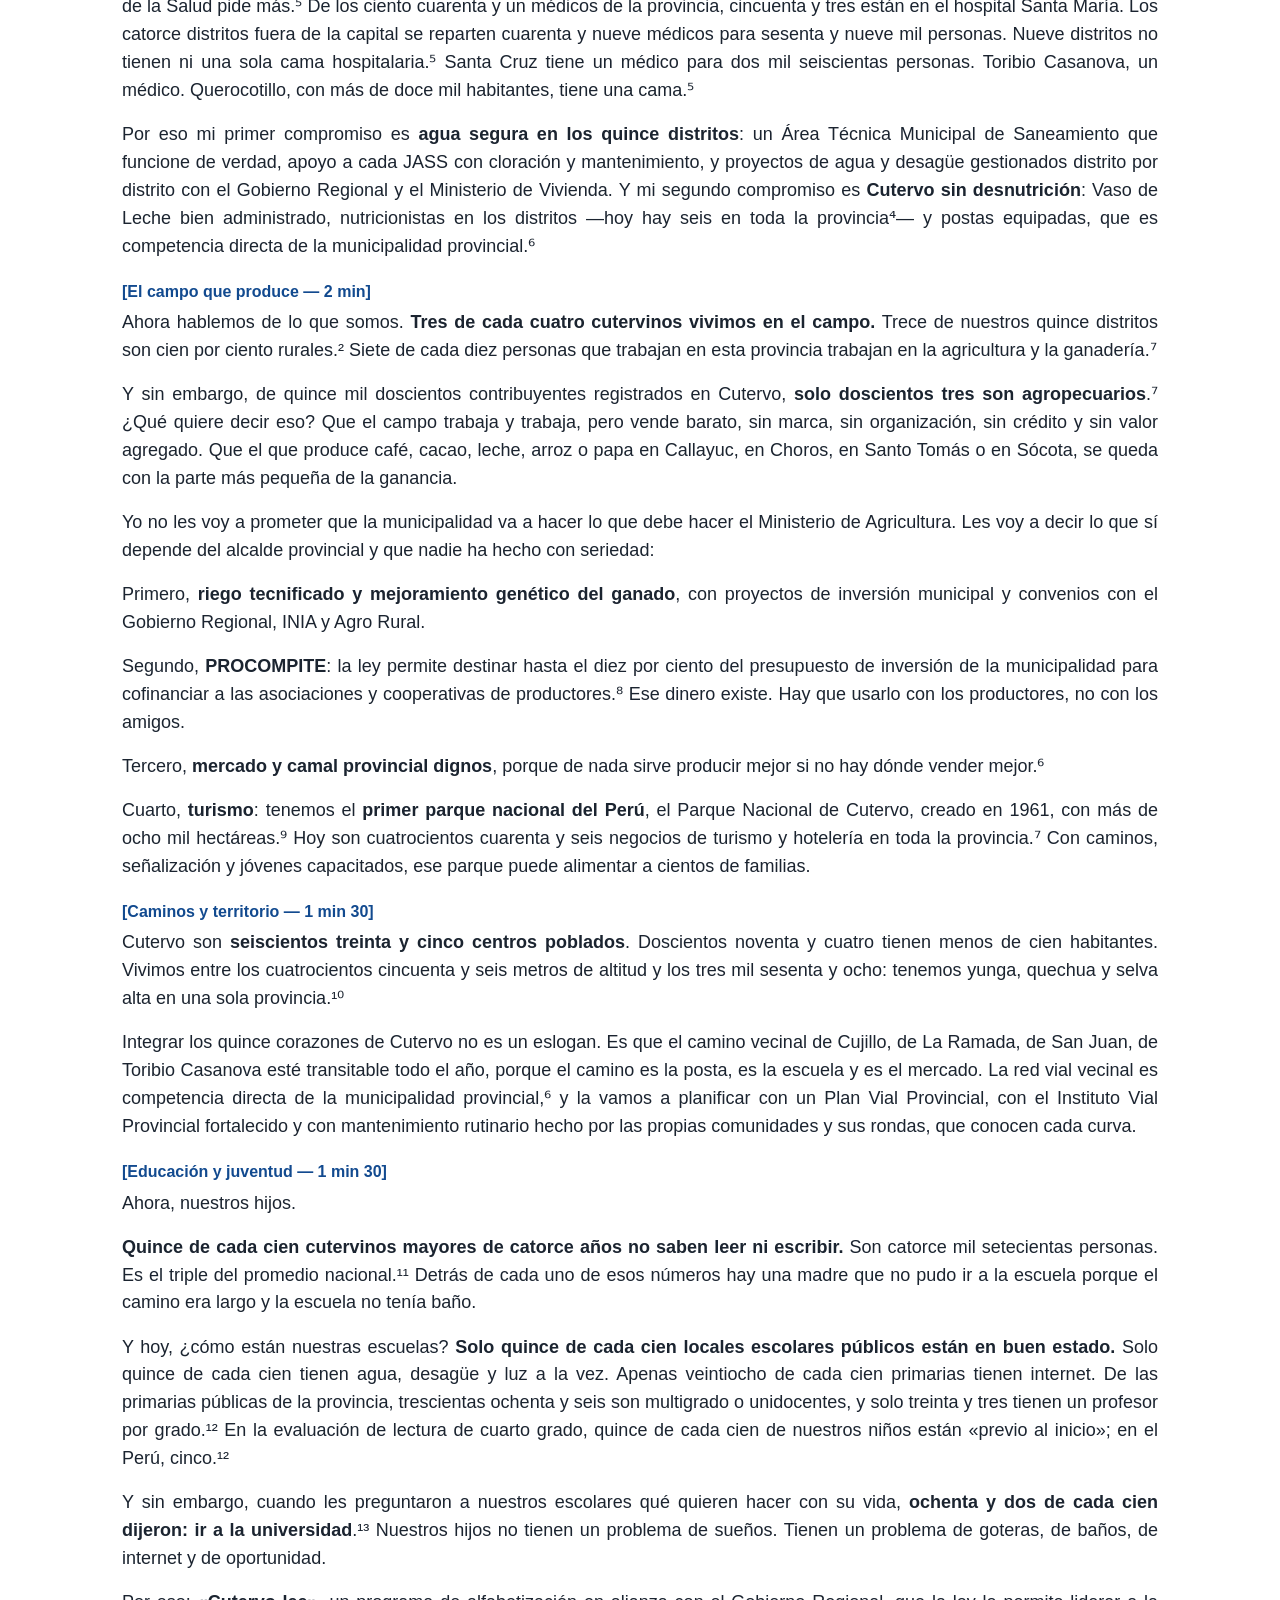
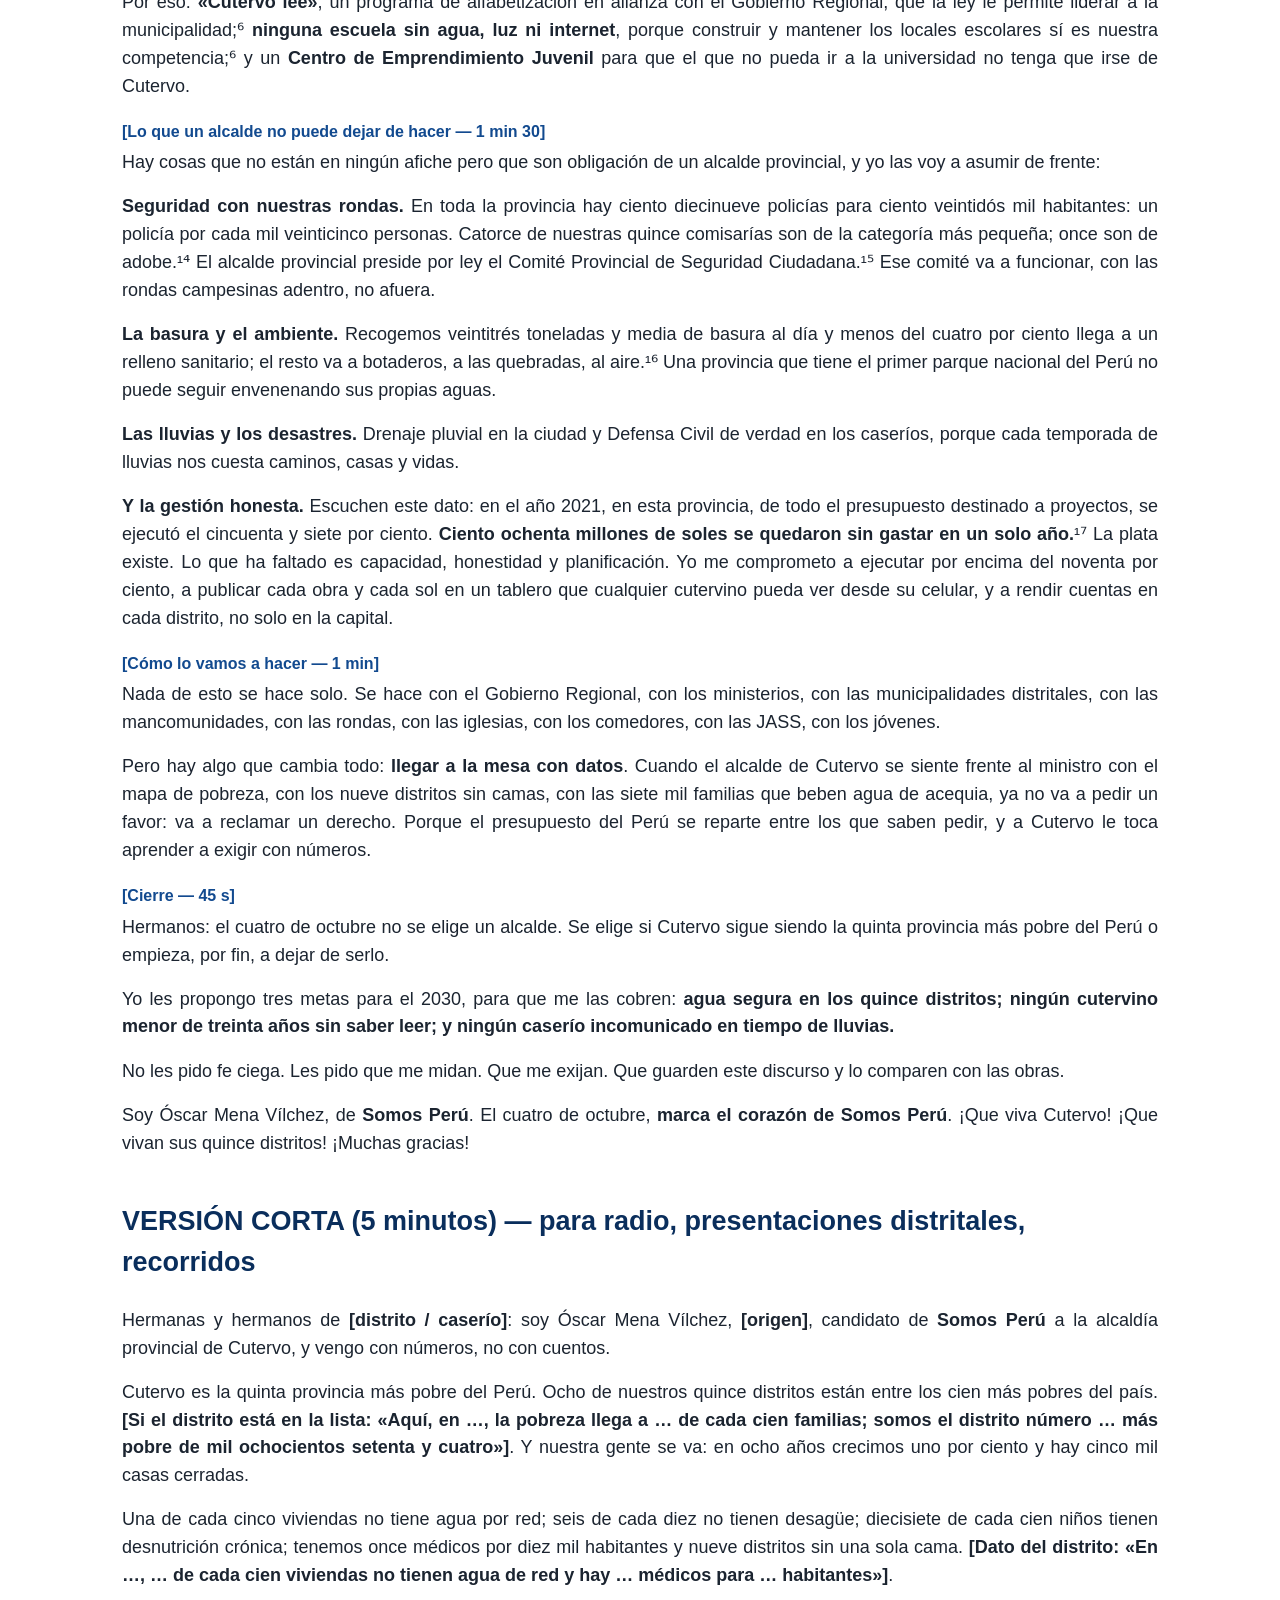
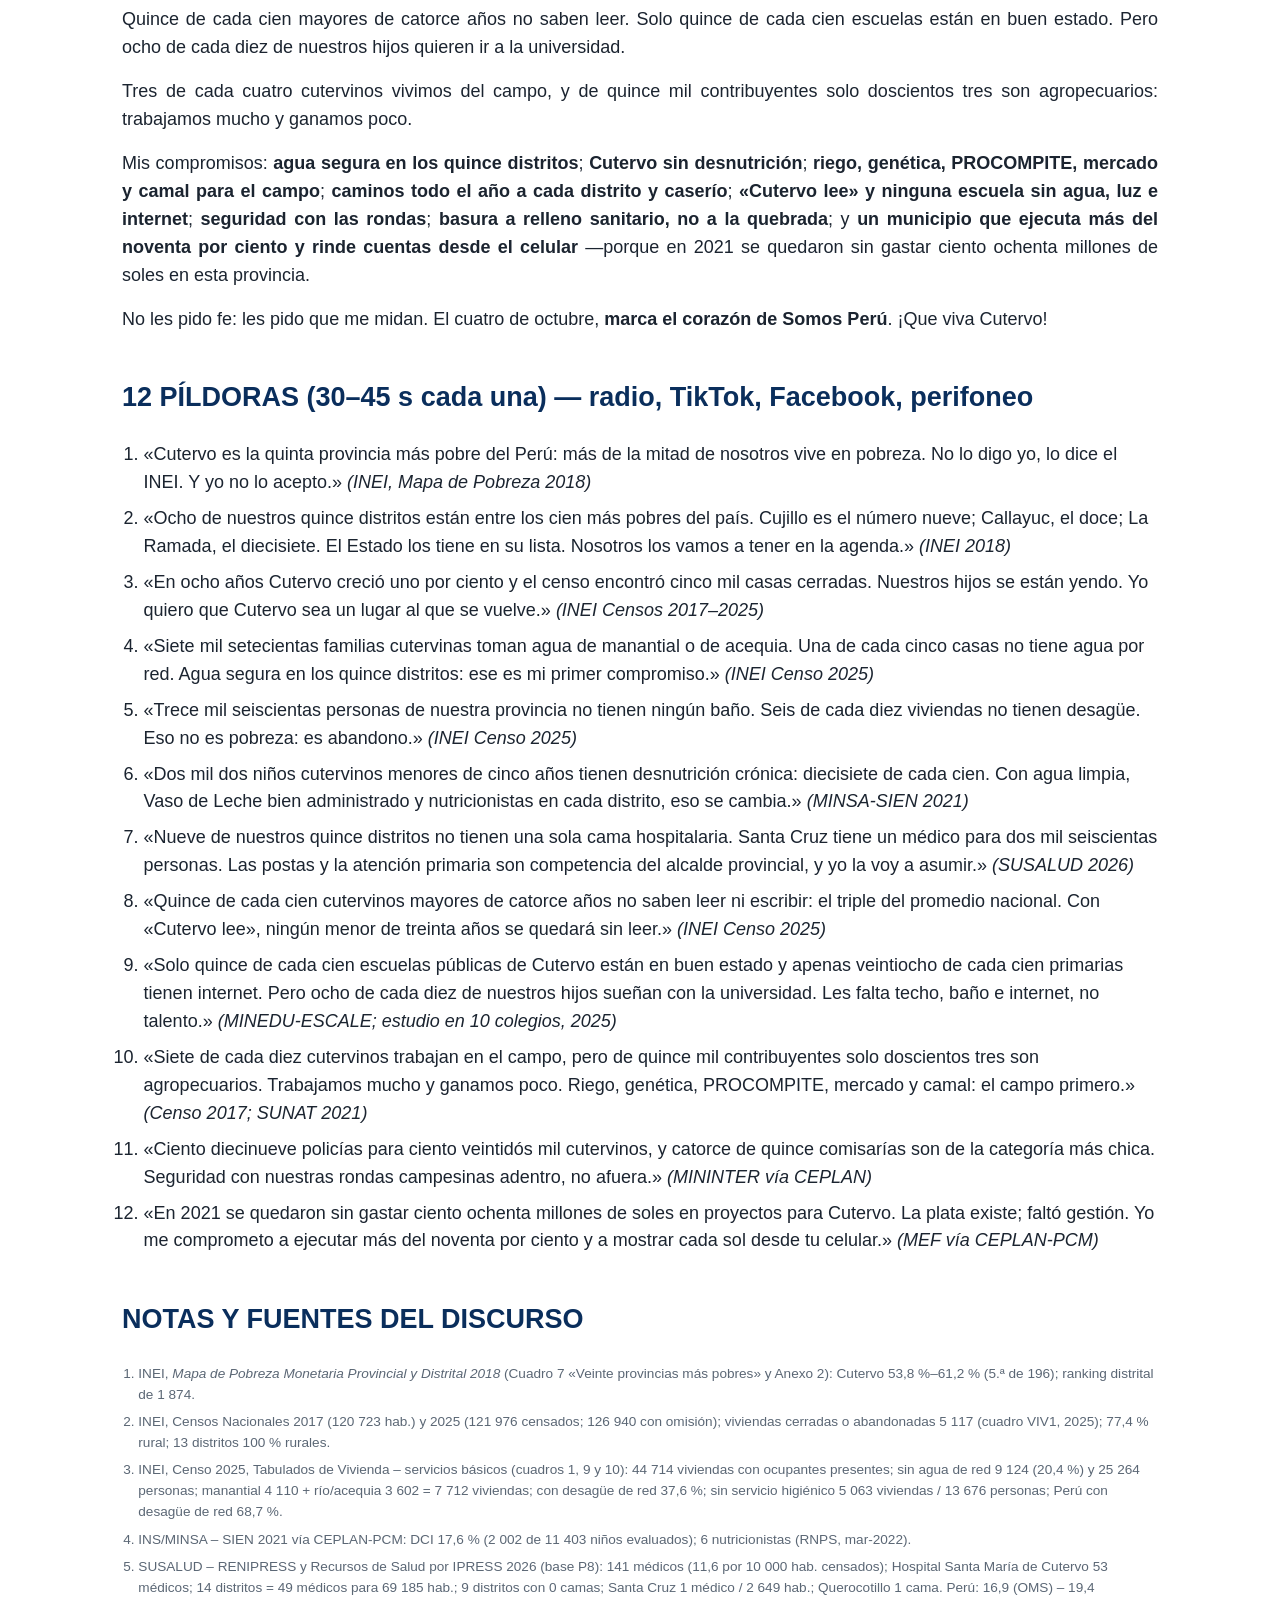
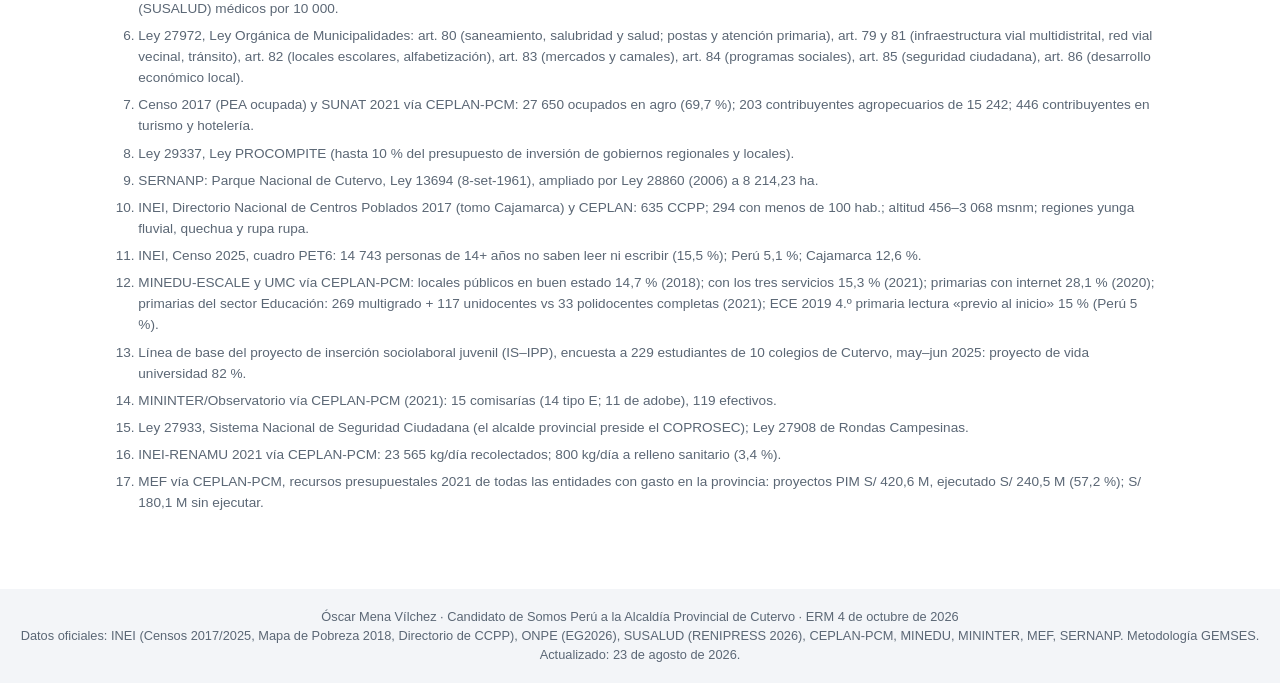
==== commit d3ebf33e: "Partido confirmado: Somos Peru en portada, footer, discurso (web/PDF/Word) y llamado al voto (marca " ====
--- a/discurso.html
+++ b/discurso.html
@@ -1,6 +1,6 @@
 <!DOCTYPE html><html lang="es"><head><meta charset="utf-8"><meta name="viewport" content="width=device-width, initial-scale=1">
 <title>Discurso · Óscar Mena Vílchez · Cutervo 2026</title><meta name="description" content="Discurso del candidato con datos oficiales y fuentes."><link rel="stylesheet" href="assets/estilo.css">
-<meta property="og:title" content="Discurso · Óscar Mena Vílchez · Cutervo 2026"><meta property="og:image" content="img/oscar_mena_portada.jpg"></head><body><nav class="nav"><a class="brand" href="index.html">ÓSCAR MENA · CUTERVO 2026</a><a class="l" href="index.html">Inicio</a><a class="l on" href="discurso.html">Discurso</a><a class="l" href="ejes.html">Ejes del plan</a><a class="l" href="mapa.html">Mapa y cifras</a><a class="l" href="documentos.html">Documentos</a></nav><div class="wrap doc"><h1 style="color:var(--azul);margin:6px 0">Discurso · versión 1</h1><p style="color:var(--muted)">Óscar Mena Vílchez · Alcaldía Provincial de Cutervo · 23 de agosto de 2026. Los corchetes [ ] son datos del candidato por completar.</p>
+<meta property="og:title" content="Discurso · Óscar Mena Vílchez · Cutervo 2026"><meta property="og:image" content="img/oscar_mena_portada.jpg"></head><body><nav class="nav"><a class="brand" href="index.html">ÓSCAR MENA · CUTERVO 2026</a><a class="l" href="index.html">Inicio</a><a class="l on" href="discurso.html">Discurso</a><a class="l" href="ejes.html">Ejes del plan</a><a class="l" href="mapa.html">Mapa y cifras</a><a class="l" href="documentos.html">Documentos</a></nav><div class="wrap doc"><h1 style="color:var(--azul);margin:6px 0">Discurso · versión 1</h1><p style="color:var(--muted)">Óscar Mena Vílchez · Somos Perú · Alcaldía Provincial de Cutervo · 23 de agosto de 2026. Los corchetes [ ] son datos del candidato por completar.</p>
 <div class="btns"><a class="btn" href="docs/Discurso_Oscar_Mena_Cutervo_v1.pdf">⬇ PDF</a><a class="btn o" href="docs/Discurso_Oscar_Mena_Cutervo_v1.docx">⬇ Word</a><a class="btn g" href="javascript:window.print()">🖨 Imprimir</a><a class="btn o" href="mapa.html">Ver las cifras en el mapa</a></div>
 <blockquote>Versión 1 · 23-ago-2026 · Duración estimada: 11–12 minutos (≈1 650 palabras) · Toda cifra tiene fuente en `datos/cutervo_ficha_datos.md` y en las notas al final.</blockquote>
 <blockquote>Los corchetes <b>[ ]</b> son datos del candidato que faltan (biografía, símbolo, número). Se reemplazan antes de usar.</blockquote>
@@ -51,15 +51,15 @@
 <p>Hermanos: el cuatro de octubre no se elige un alcalde. Se elige si Cutervo sigue siendo la quinta provincia más pobre del Perú o empieza, por fin, a dejar de serlo.</p>
 <p>Yo les propongo tres metas para el 2030, para que me las cobren: <b>agua segura en los quince distritos; ningún cutervino menor de treinta años sin saber leer; y ningún caserío incomunicado en tiempo de lluvias.</b></p>
 <p>No les pido fe ciega. Les pido que me midan. Que me exijan. Que guarden este discurso y lo comparen con las obras.</p>
-<p>Soy Óscar Mena Vílchez. <b>[Marca el símbolo / número …]</b>. ¡Que viva Cutervo! ¡Que vivan sus quince distritos! ¡Muchas gracias!</p>
+<p>Soy Óscar Mena Vílchez, de <b>Somos Perú</b>. El cuatro de octubre, <b>marca el corazón de Somos Perú</b>. ¡Que viva Cutervo! ¡Que vivan sus quince distritos! ¡Muchas gracias!</p>
 <h2 id="versi-n-corta-5-minutos-para-r">VERSIÓN CORTA (5 minutos) — para radio, presentaciones distritales, recorridos</h2>
-<p>Hermanas y hermanos de <b>[distrito / caserío]</b>: soy Óscar Mena Vílchez, <b>[origen]</b>, candidato a la alcaldía provincial de Cutervo, y vengo con números, no con cuentos.</p>
+<p>Hermanas y hermanos de <b>[distrito / caserío]</b>: soy Óscar Mena Vílchez, <b>[origen]</b>, candidato de <b>Somos Perú</b> a la alcaldía provincial de Cutervo, y vengo con números, no con cuentos.</p>
 <p>Cutervo es la quinta provincia más pobre del Perú. Ocho de nuestros quince distritos están entre los cien más pobres del país. <b>[Si el distrito está en la lista: «Aquí, en …, la pobreza llega a … de cada cien familias; somos el distrito número … más pobre de mil ochocientos setenta y cuatro»]</b>. Y nuestra gente se va: en ocho años crecimos uno por ciento y hay cinco mil casas cerradas.</p>
 <p>Una de cada cinco viviendas no tiene agua por red; seis de cada diez no tienen desagüe; diecisiete de cada cien niños tienen desnutrición crónica; tenemos once médicos por diez mil habitantes y nueve distritos sin una sola cama. <b>[Dato del distrito: «En …, … de cada cien viviendas no tienen agua de red y hay … médicos para … habitantes»]</b>.</p>
 <p>Quince de cada cien mayores de catorce años no saben leer. Solo quince de cada cien escuelas están en buen estado. Pero ocho de cada diez de nuestros hijos quieren ir a la universidad.</p>
 <p>Tres de cada cuatro cutervinos vivimos del campo, y de quince mil contribuyentes solo doscientos tres son agropecuarios: trabajamos mucho y ganamos poco.</p>
 <p>Mis compromisos: <b>agua segura en los quince distritos</b>; <b>Cutervo sin desnutrición</b>; <b>riego, genética, PROCOMPITE, mercado y camal para el campo</b>; <b>caminos todo el año a cada distrito y caserío</b>; <b>«Cutervo lee» y ninguna escuela sin agua, luz e internet</b>; <b>seguridad con las rondas</b>; <b>basura a relleno sanitario, no a la quebrada</b>; y <b>un municipio que ejecuta más del noventa por ciento y rinde cuentas desde el celular</b> —porque en 2021 se quedaron sin gastar ciento ochenta millones de soles en esta provincia.</p>
-<p>No les pido fe: les pido que me midan. El cuatro de octubre, <b>[símbolo / número]</b>. ¡Que viva Cutervo!</p>
+<p>No les pido fe: les pido que me midan. El cuatro de octubre, <b>marca el corazón de Somos Perú</b>. ¡Que viva Cutervo!</p>
 <h2 id="12-p-ldoras-30-45-s-cada-una-r">12 PÍLDORAS (30–45 s cada una) — radio, TikTok, Facebook, perifoneo</h2>
 <ol>
 <li>«Cutervo es la quinta provincia más pobre del Perú: más de la mitad de nosotros vive en pobreza. No lo digo yo, lo dice el INEI. Y yo no lo acepto.» <i>(INEI, Mapa de Pobreza 2018)</i></li>
@@ -95,4 +95,4 @@
 <li>INEI-RENAMU 2021 vía CEPLAN-PCM: 23 565 kg/día recolectados; 800 kg/día a relleno sanitario (3,4 %).</li>
 <li>MEF vía CEPLAN-PCM, recursos presupuestales 2021 de todas las entidades con gasto en la provincia: proyectos PIM S/ 420,6 M, ejecutado S/ 240,5 M (57,2 %); S/ 180,1 M sin ejecutar.</li>
 </ol></div>
-<footer>Óscar Mena Vílchez · Candidato a la Alcaldía Provincial de Cutervo · ERM 4 de octubre de 2026<br>Datos oficiales: INEI (Censos 2017/2025, Mapa de Pobreza 2018, Directorio de CCPP), ONPE (EG2026), SUSALUD (RENIPRESS 2026), CEPLAN-PCM, MINEDU, MININTER, MEF, SERNANP. Metodología GEMSES. Actualizado: 23 de agosto de 2026.</footer></body></html>+<footer>Óscar Mena Vílchez · Candidato de Somos Perú a la Alcaldía Provincial de Cutervo · ERM 4 de octubre de 2026<br>Datos oficiales: INEI (Censos 2017/2025, Mapa de Pobreza 2018, Directorio de CCPP), ONPE (EG2026), SUSALUD (RENIPRESS 2026), CEPLAN-PCM, MINEDU, MININTER, MEF, SERNANP. Metodología GEMSES. Actualizado: 23 de agosto de 2026.</footer></body></html>
